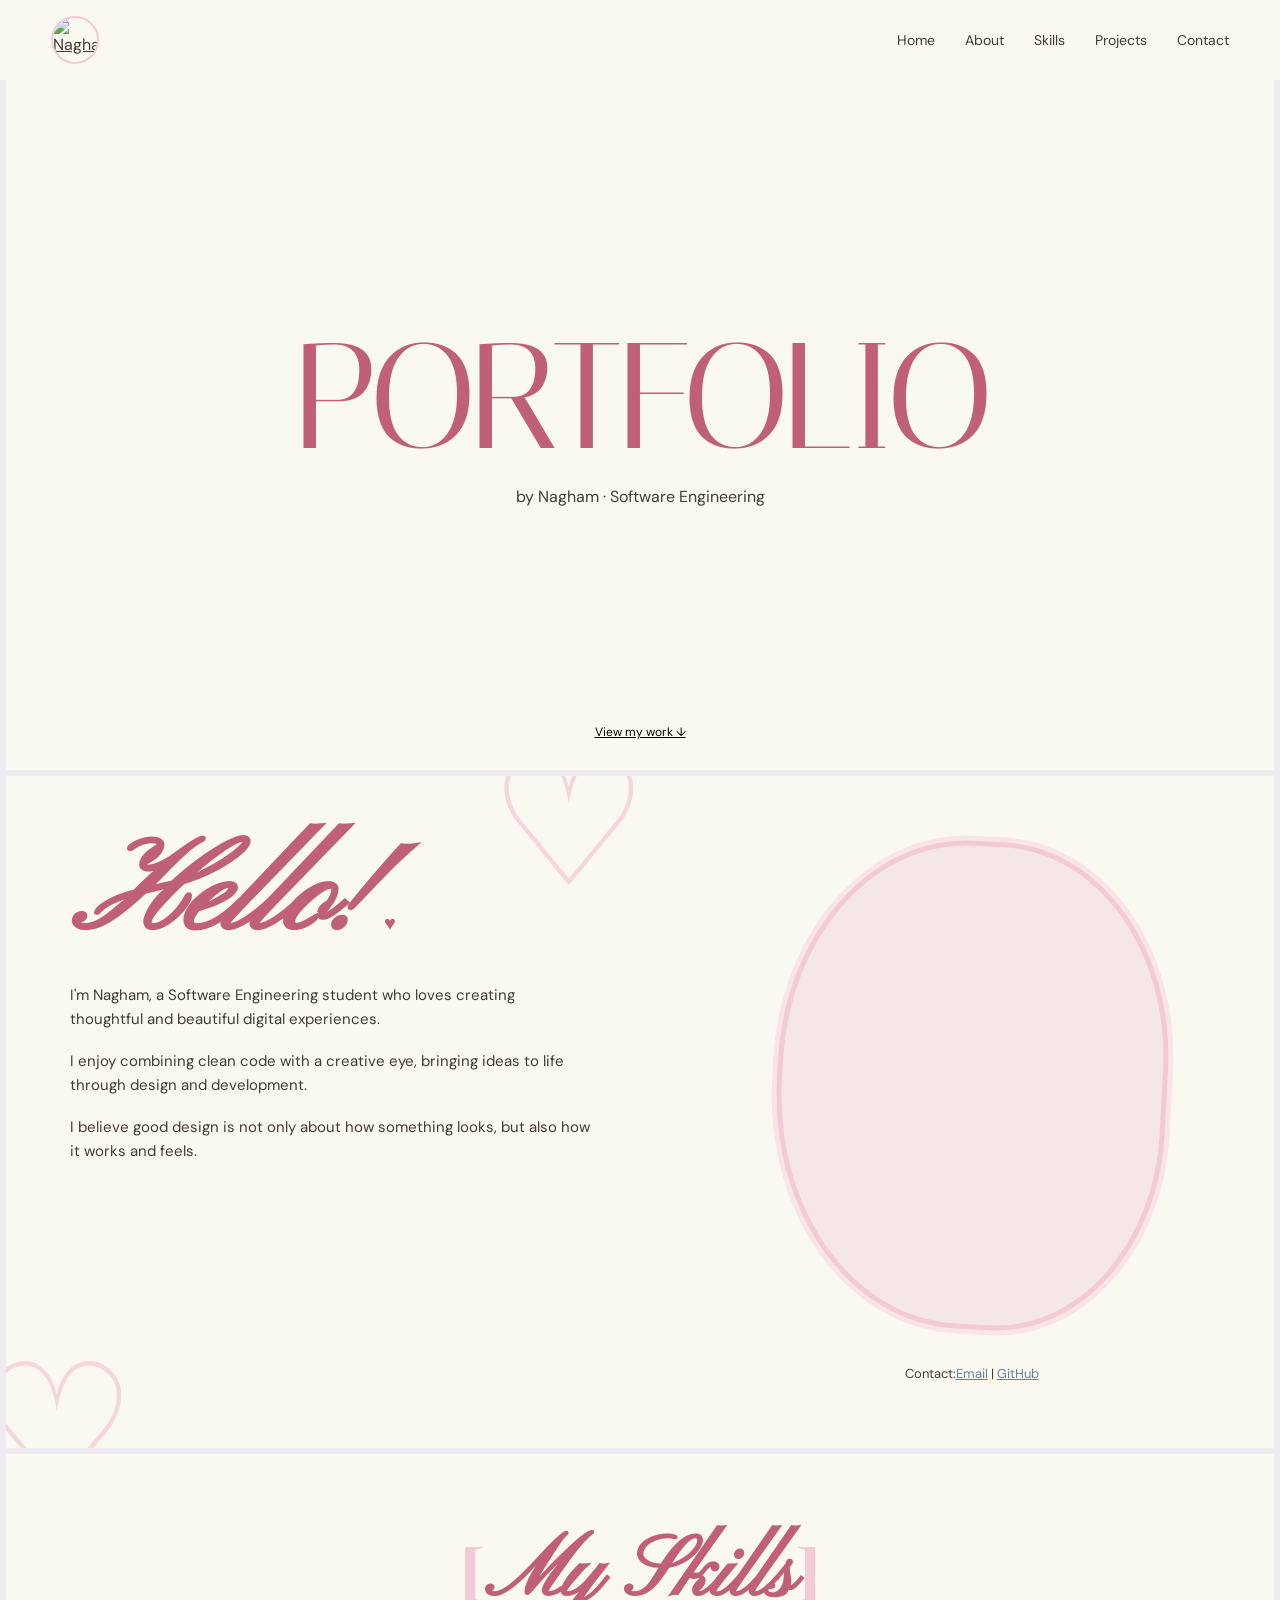
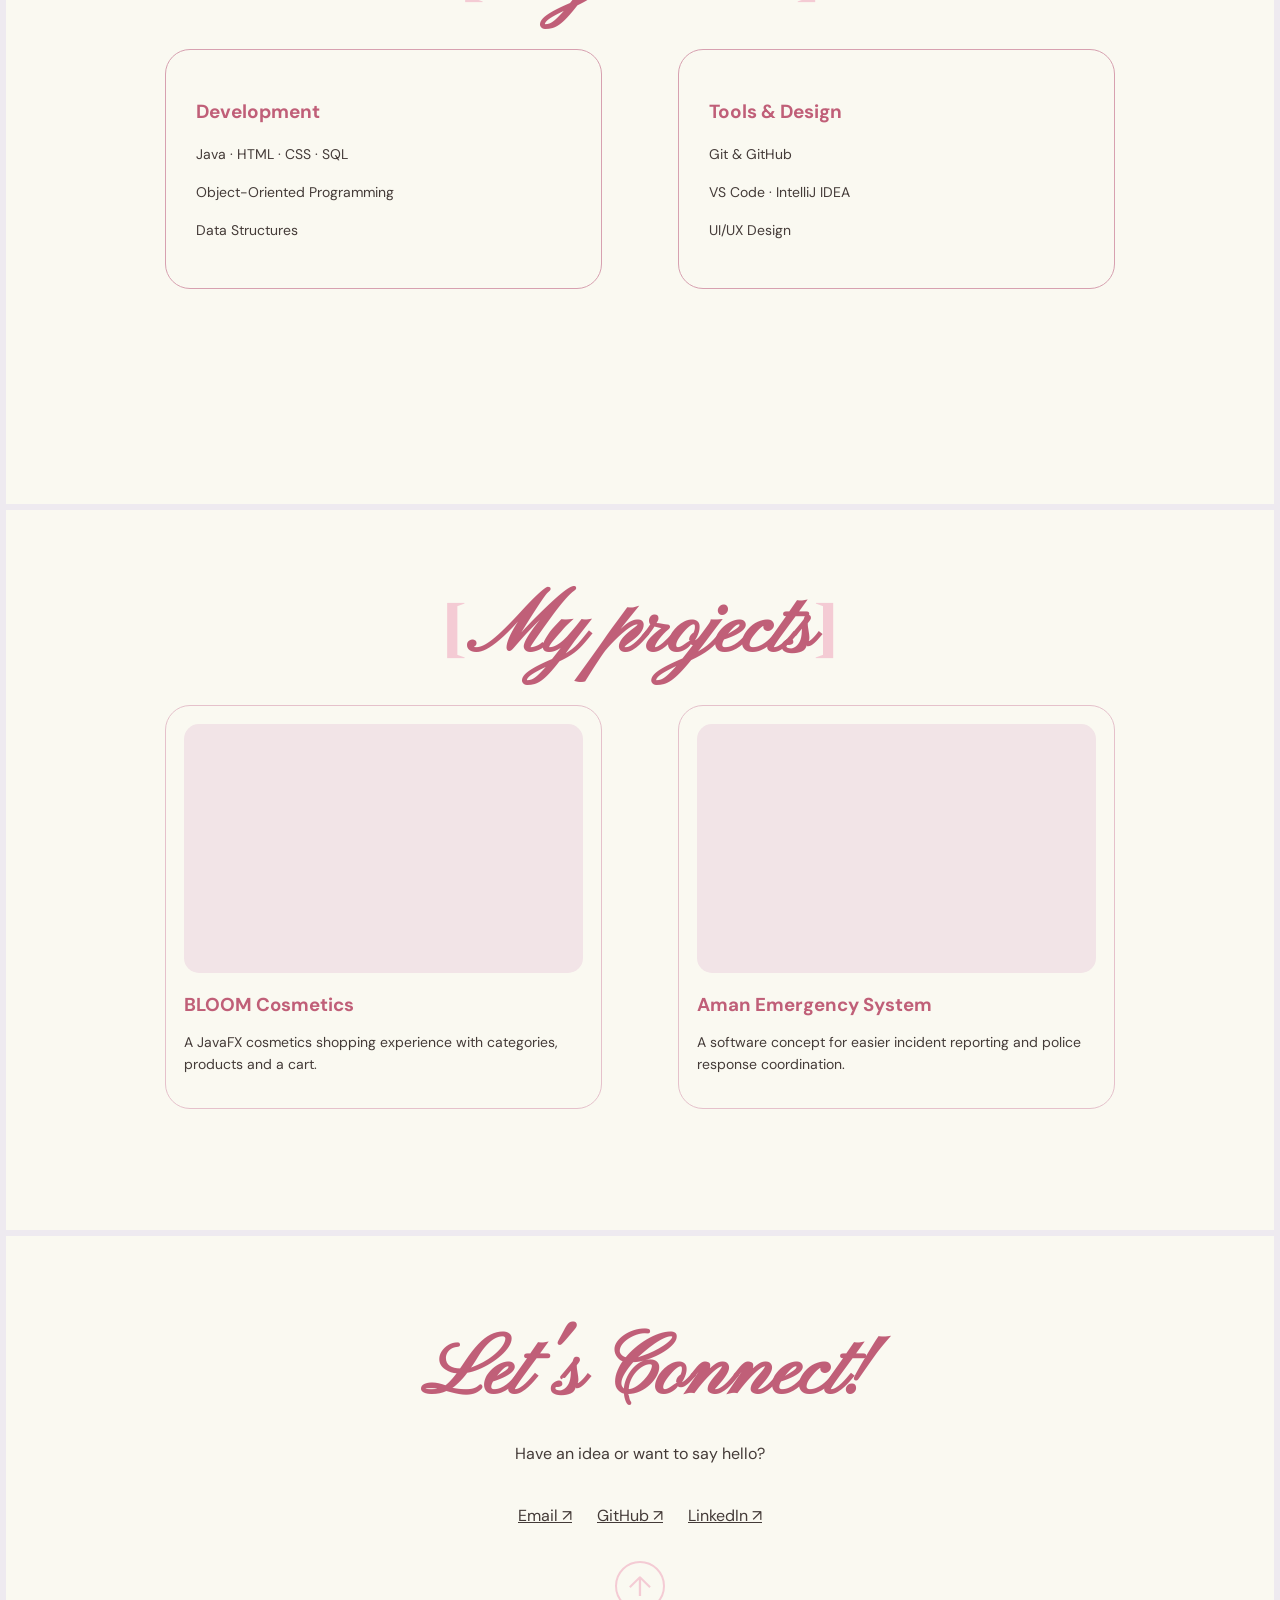
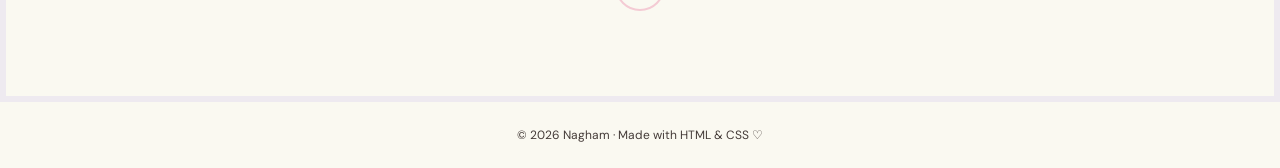
==== index.html @ 4cd53556 "Add files via upload Initial commit - Personal Portfolio Website" ====
<!DOCTYPE html>
<html lang="en">

<head>
  <meta charset="UTF-8">
  <meta name="viewport" content="width=device-width, initial-scale=1.0">
  <title>Portfolio | Nagham</title>
  <link rel="preconnect" href="https://fonts.googleapis.com">
  <link rel="preconnect" href="https://fonts.gstatic.com" crossorigin>
  <link
    href="https://fonts.googleapis.com/css2?family=DM+Sans:wght@400;500;600&family=Italiana&family=Pinyon+Script&display=swap"
    rel="stylesheet">
<link href="https://fonts.googleapis.com/css2?family=Monsieur+La+Doulaise&family=Open+Sans:ital,wght@0,300..800;1,300..800&family=Playfair+Display:ital,wght@0,400..900;1,400..900&display=swap" rel="stylesheet">
<link href="https://fonts.googleapis.com/css2?family=Cinzel:wght@400..900&family=Monsieur+La+Doulaise&family=Open+Sans:ital,wght@0,300..800;1,300..800&family=Pinyon+Script&family=Playfair+Display:ital,wght@0,400..900;1,400..900&display=swap" rel="stylesheet">
  <link rel="stylesheet" href="style.css">
</head>

<body>
  

<header class="site-header">
    <a href="#home" class="header-profile"
       aria-label="Back to Home">
        <img src="images/WhatsApp Image 2026-10-14 at 22.18.10.jpeg"
             alt="Nagham"></a>
    <nav aria-label="Main navigation">
        <a href="#home">Home</a>
        <a href="#about">About</a>
        <a href="#skills">Skills</a>
        <a href="#projects">Projects</a>
        <a href="#contact">Contact</a>
    </nav>
</header>
  <main>
    <img
    src="images/ -3.jpg"
    alt=""
    class="butterfly">
    <section class="hero" id="home">
      <img class="hero-flower" src="images/pink_lily_icon____-removebg-preview.png" alt="" onerror="this.style.display='none'">
      <div class="hero-content">
        <h1>PORTFOLIO</h1>
        <p class="byline">by Nagham · Software Engineering</p>
      </div>
      <div class="hero-bottom"><a href="#projects">View my work ↓</a></div>
    </section>
    
<section class="about" id="about">

    <span class="swirl-one" aria-hidden="true">♡</span>
    <span class="swirl-two" aria-hidden="true">♡</span>
    <div class="about-copy">
        <h2 class="hello">
            <i>Hello!</i> <span>♥</span>
        </h2>
        <p>
            I'm Nagham, a Software Engineering student who
            loves creating thoughtful and beautiful digital
            experiences.
        </p>
        <p>
            I enjoy combining clean code with a creative eye,
            bringing ideas to life through design and
            development.
        </p>
        <p>
            I believe good design is not only about how
            something looks, but also how it works and feels.
        </p>
    </div>
    <div class="about-right">
        <div class="portrait-wrap">
            <img src="images/WhatsApp Image 2026-10-14 at 22.18.10.jpeg"
                 alt="Portrait of Nagham">
        </div>
        <p class="about-contact">Contact:<a href="mailto:naghamwahdan7@gmail.com" target="_blank">Email</a> |
            <a href= "https://github.com/naghamwahdan" target="_blank">GitHub</a>
        </p>
    </div>
</section>

    <section class="skills" id="skills">
      <h2 class="section-title"><span>[</span>My Skills<span>]</span></h2>
      <div class="skill-grid">
        <article class="outline-card">
          <h3>Development</h3>
          <p>Java · HTML · CSS · SQL</p>
          <p>Object-Oriented Programming</p>
          <p>Data Structures</p>
        </article>
        <article class="outline-card">
          <h3>Tools &amp; Design</h3>
          <p>Git &amp; GitHub</p>
          <p>VS Code · IntelliJ IDEA</p>
          <p>UI/UX Design</p>
        </article>
      </div>
      <img class="skills-flower" src="images/skills-flower.png" alt="" onerror="this.style.display='none'">
    </section>
    <section class="projects" id="projects">
      <h2 class="section-title"><span>[</span>My projects<span>]</span></h2>
      <div class="project-grid">
        <article class="project-card">
          <div class="project-image"><img src="images/Bloom Cosmetics Floral Logo.png" alt="BLOOM Cosmetics project screenshot"
              onerror="this.style.display='none'"></div>
          <h3>BLOOM Cosmetics</h3>
          <p>A JavaFX cosmetics shopping experience with categories, products and a cart.</p>
        </article>
        <article class="project-card">
          <div class="project-image"><img src="images/Aman System.png" alt="Aman project screenshot"
              onerror="this.style.display='none'"></div>
          <h3>Aman Emergency System</h3>
          <p>A software concept for easier incident reporting and police response coordination.</p>
        </article>
      </div>
    </section>
    <section class="contact" id="contact">
      <span class="script"><h2>Let's Connect!</h2>
        </span>
      <p>Have an idea or want to say hello?</p>
      <div class="contact-links"><a href="mailto:naghamwahdan7@gmail.com" target="_blank">Email ↗</a><a href="https://github.com/naghamwahdan" target="_blank"
          target="_blank" rel="noopener noreferrer">GitHub ↗</a><a href= "https://www.linkedin.com/in/nagham-wahdan/"target="_blank"
          rel="noopener noreferrer">LinkedIn ↗</a></div>
<a href="#home" class="back-to-top"
   aria-label="Back to top">
    ↑
</a>
    </section>
  </main>
  <footer>© 2026 Nagham · Made with HTML &amp; CSS ♡</footer>
</body>

</html>
---- style.css ----
:root {
--cream: #faf9f1;
--rose: #c05f78;
--soft-pink: #f4cbd4;
--ink: #443b38;
--line: #e8dce2;
}
* {
box-sizing: border-box;
}
html {
scroll-behavior: auto;
}
body {
margin: 0;
background: #eeeaf0;
color: var(--ink);
font-family: 'DM Sans', sans-serif;
}
a {
color: inherit;
}
img {
max-width: 100%;
display: block;
}
.script {
font-family: "Pinyon Script", cursive;
font-weight: 400;
}
.header-profile {
display: inline-flex;
align-items: center;
justify-content: center;
flex-shrink: 0;
width: 48px;
height: 48px;
border-radius: 50%;
overflow: hidden;
border: 2px solid var(--soft-pink);
transition: transform 0.3s ease,
box-shadow 0.3s ease;
}
.header-profile img {
width: 100%;
height: 100%;
object-fit: cover;
}
.header-profile:hover {
transform: scale(1.1);
box-shadow: 0 0 12px #f5cbd5;
}
header.site-header {
position: sticky;
top: 0;
z-index: 1000;
display: flex;
align-items: center;
justify-content: space-between;
width: 100%;
padding: 16px 4%;
gap: 10px;
background-color: var(--cream);
background-image: url("images/ -2 copy 2.jpg");
background-repeat: repeat-x;
background-position: center;
background-size: auto 100%;
}
.site-header nav {
display: flex;
flex-direction: row;
align-items: center;
justify-content: flex-end;
flex-wrap: wrap;
gap: 30px;
margin-left: auto;
}
.site-header nav a {
text-decoration: none;
font-size: 14px;
color: var(--ink);
transition: color 0.3s ease;
}
.site-header nav a:hover {
color: var(--rose);
}
.site-header nav a:hover,
.contact-links a:hover {
color: var(--rose);
}
.hero,
.about,
.skills,
.projects,
.contact {
background: var(--cream);
position: relative;
min-height: 650px;
margin: 0 6px 6px;
padding: 65px 5%;
overflow: hidden;
}
main {
position: relative;
}
.butterfly {
position: fixed;
width: 180px;
height: auto;
right: 3%;
top: 10%;
z-index: 900;
opacity: 0.85;
mix-blend-mode: multiply;
pointer-events: none;
animation: butterflyFloat 5s ease-in-out infinite;
}
.hero {
display: flex;
align-items: center;
justify-content: center;
text-align: center;
min-height: 690px;
}
.hero-flower {
position: absolute;
width: min(58%, 560px);
height: 75%;
object-fit: contain;
opacity: .45;
z-index: 0;
animation: float 6s ease-in-out infinite;
}
.hero-content {
position: relative;
z-index: 1;
}
.hero h1 {
font-family: "italiana", serif;
font-size: clamp(70px, 12vw, 150px);
font-weight: 400;
letter-spacing: -.045em;
color: var(--rose);
margin: 0;
line-height: .95;
}
.byline {
font-size: 16px;
}
.hero-bottom {
position: absolute;
bottom: 30px;
left: 0;
width: 100%;
display: flex;
align-items: center;
justify-content: center;
gap: 24px;
font-size: 12px;
}
.hero-bottom a,
.about-contact a {
color: #6485a0;
}
.about {
display: grid;
grid-template-columns: 1.2fr 1fr;
column-gap: 8%;
align-items: start;
position: relative;
}
.about-copy {
max-width: 520px;
position: relative;
z-index: 1;
align-self: start;
}
.hello {
font-size: clamp(95px, 13vw, 130px);
line-height: 0.9;
color: var(--rose);
margin: 0 0 25px 0;
font-family: "Pinyon Script", cursive;
}
.hello span {
font: 20px 'DM Sans', sans-serif;
vertical-align: right;
}
.about-copy p {
font-size: 15px;
line-height: 1.6;
margin: 0 0 18px 0;
}
.about-right {
display: flex;
flex-direction: column;
align-items: center;
gap: 25px;
position: relative;
z-index: 1;
}
.portrait-wrap {
width: min(100%, 390px);
aspect-ratio: 4/5;
border: 5px solid var(--soft-pink);
border-radius: 47% 45% 42% 49%;
overflow: hidden;
transform: rotate(3deg);
background: #f5e7e5;
box-shadow: 0 0 0 5px #f9e5e8;
}
.portrait-wrap img {
width: 100%;
height: 100%;
object-fit: cover;
transform: rotate(-3deg) scale(1.1);
}
p.about-contact {
text-align: center;
font-size: 13px;
line-height: 1.5;
margin: 10px 0 0;
}
.about-contact a {
color: #6485a0;
text-decoration: underline;
}
.about-contact a:hover {
color: var(--rose);
}
.swirl-one,
.swirl-two {
position: absolute;
color: #f6d5dc;
font-size: 180px;
pointer-events: none;
}
.swirl-one {
top: -70px;
left: 38%;
}
.swirl-two {
bottom: -100px;
left: -30px;
}

.section-title {
    font-family: "Pinyon Script", cursive;
    text-align: center;
    color: var(--rose);
    font-size: clamp(45px, 7vw, 85px);
    margin: 15px 0 30px;
    line-height: 1;
}

.section-title span {
    font-family: "Cinzel", serif;
    color: var(--soft-pink);
    font-size: 0.8em;
}

.skill-grid,
.project-grid {
    display: grid;
    grid-template-columns: repeat(2, minmax(0, 1fr));
    gap: 8%;
    max-width: 950px;
    margin: 20px auto;
    position: relative;
    z-index: 1;
}

.outline-card {
border: 1px solid #d7a1b0;
border-radius: 25px;
padding: 30px;
min-height: 240px;
background: #faf9f1c9;
}
.outline-card h3 {
color: var(--rose);
font-size: 19px;
}
.outline-card p {
font-size: 14px;
line-height: 1.7;
}
.skills-flower {
position: absolute;
right: 3%;
bottom: -70px;
width: 280px;
opacity: .65;
}
.projects {
min-height: 720px;
}
.project-card {
border: 1px solid #e5c1cb;
border-radius: 25px;
padding: 18px;
transition: transform .3s, box-shadow .3s;
}
.project-card:hover {
transform: translateY(-7px);
box-shadow: 0 10px 30px #bc718020;
}
.project-image {
aspect-ratio: 16/10;
background: #f2e4e7;
border-radius: 15px;
overflow: hidden;
}
.project-image img {
width: 100%;
height: 100%;
object-fit: cover;
}
.project-card h3 {
color: var(--rose);
margin-bottom: 8px;
}
.project-card p {
font-size: 14px;
line-height: 1.6;
}
.contact {
min-height: 460px;
display: flex;
flex-direction: column;
align-items: center;
justify-content: center;
text-align: center;
}
section#contact h2 {
font-size: clamp(45px, 7vw, 85px);
color: var(--rose);
margin: 0;
}
.contact-links {
display: flex;
gap: 25px;
flex-wrap: wrap;
justify-content: center;
margin-top: 25px;
}
.contact-links a {
transition: color .3s;
}
footer {
text-align: center;
background: var(--cream);
padding: 25px;
font-size: 12px;
}
.back-to-top {
display: flex;
align-items: center;
justify-content: center;
width: 50px;
height: 50px;
border: 2px solid var(--soft-pink);
border-radius: 50%;
color: var(--soft-pink);
background-color: var(--cream);
font-size: 28px;
text-decoration: none;
margin: 35px auto 0;
transition: all 0.3s ease;
}
.back-to-top:hover {
background-color: var(--soft-pink);
color: white;
transform: translateY(-5px);
}
.hero {
margin-top: 0;
}
header.site-header {
margin-bottom: 0;
}
.hero-bottom a {
color: #000000;
text-decoration: underline;
transition: color 0.3s ease;
}
.hero-bottom a:hover {
color: var(--rose);
}
.floating {
    animation: float 6s ease-in-out infinite;
}
.reveal {
    animation: fadeUp 1.1s ease both;
}
@keyframes float {
0%,
100% {
transform: translateY(0)
}
50% {
transform: translateY(-5px)
}
}
@keyframes fadeUp {
from {
opacity: 0;
transform: translateY(28px)
}
to {
opacity: 1;
transform: translateY(0)
}
}
@keyframes butterflyFloat {
0%, 100% {
transform: translateY(0) rotate(-12deg);
}
50% {
transform: translateY(-15px) rotate(-8deg);
}
}
@media(max-width:700px) {
.site-header {
flex-direction: column;
text-align: center
}
.site-header nav {
justify-content: center;
gap: 12px
}
.hero,
.about,
.skills,
.projects,
.contact {
padding: 65px 6%;
min-height: 520px
}
.hero {
min-height: 590px
}
.hero-flower {
width: 95%;
height: 60%
}
.hero h1 {
font-size: clamp(54px, 13vw, 90px)
}
.about {
grid-template-columns: 1fr;
gap: 30px
}
.about-copy {
order: 1
}
.about-right {
order: 2;
width: 100%;
}
.portrait-wrap {
width: min(80%, 300px);
}

.skill-grid,
.project-grid {
grid-template-columns: 1fr;
gap: 18px
}
.section-title {
font-size: clamp(42px, 10vw, 85px);
}
.skills-flower {
width: 180px;
opacity: .3
}
.contact h2 {
font-size: clamp(45px, 10vw, 90px);
}
}
@media(prefers-reduced-motion:reduce) {
*,
*::before,
*::after {
animation: none !important;
scroll-behavior: auto !important;
transition: none !important
}
}
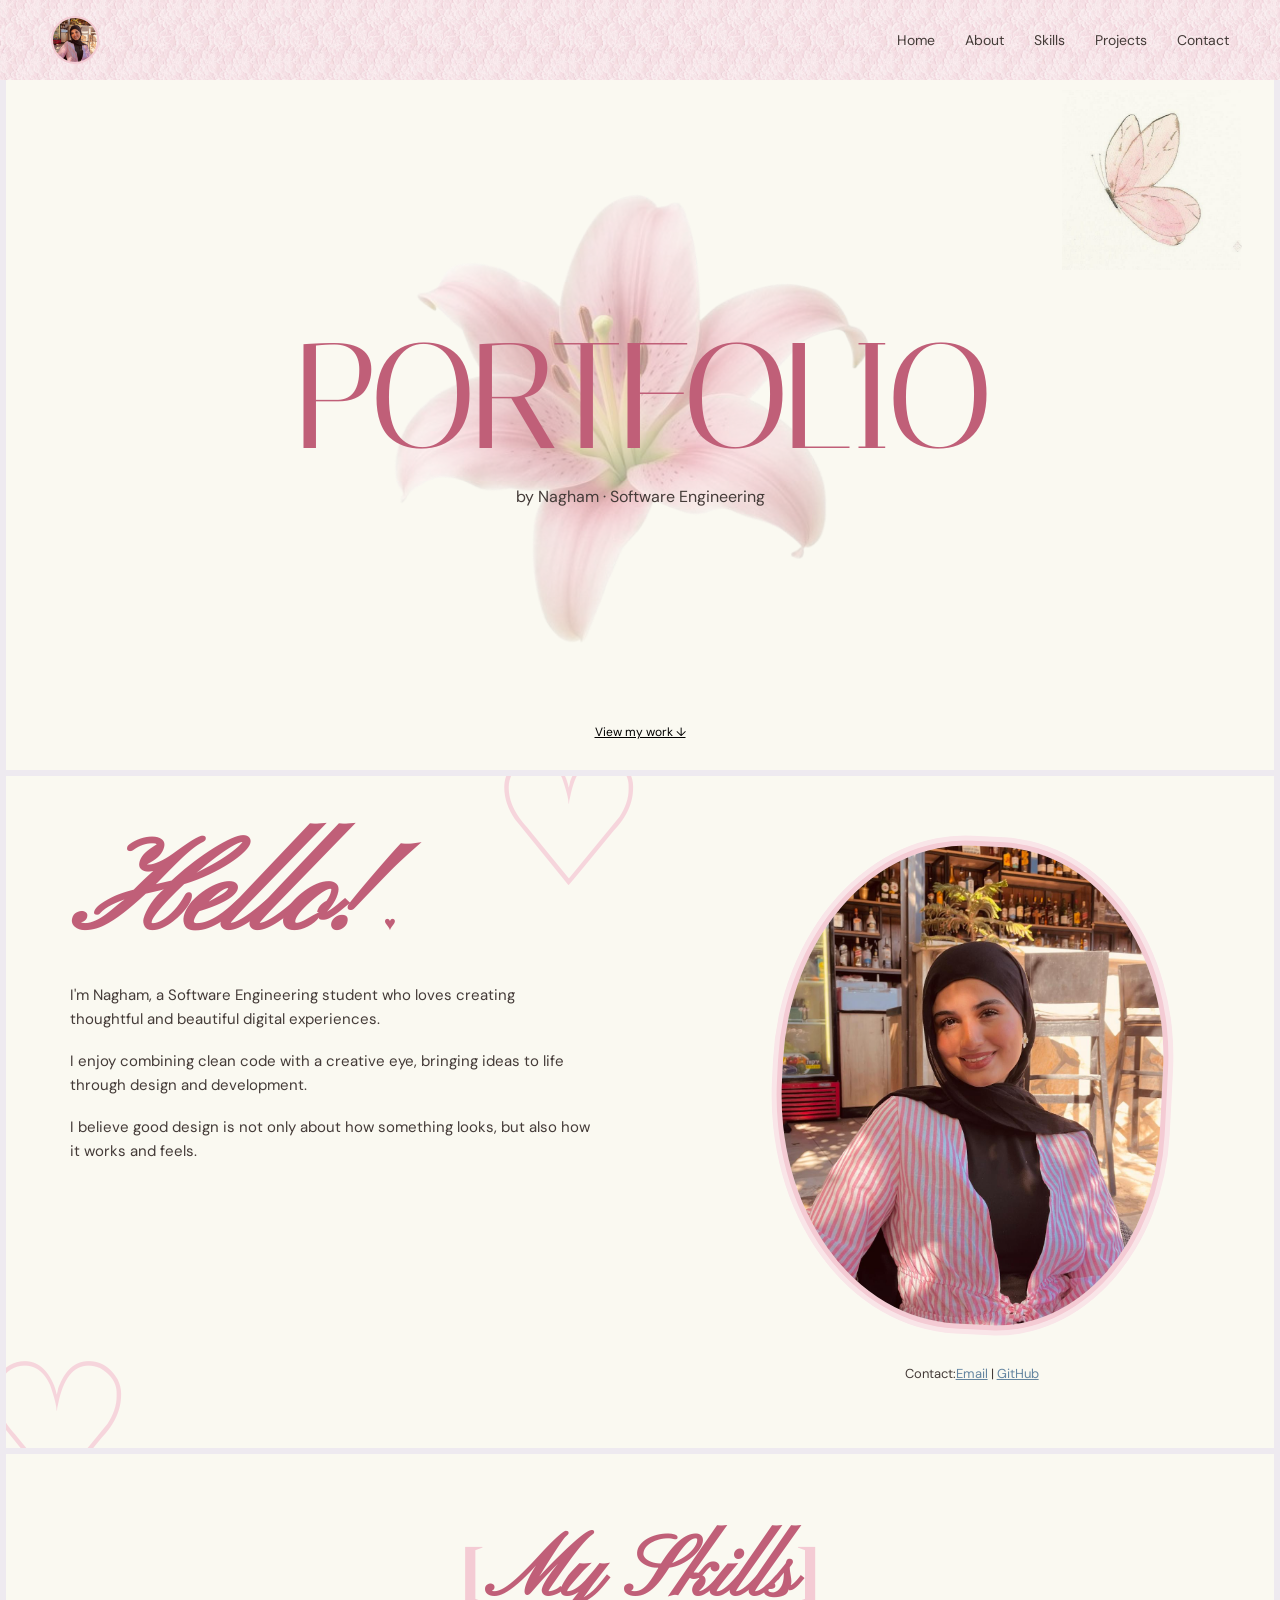
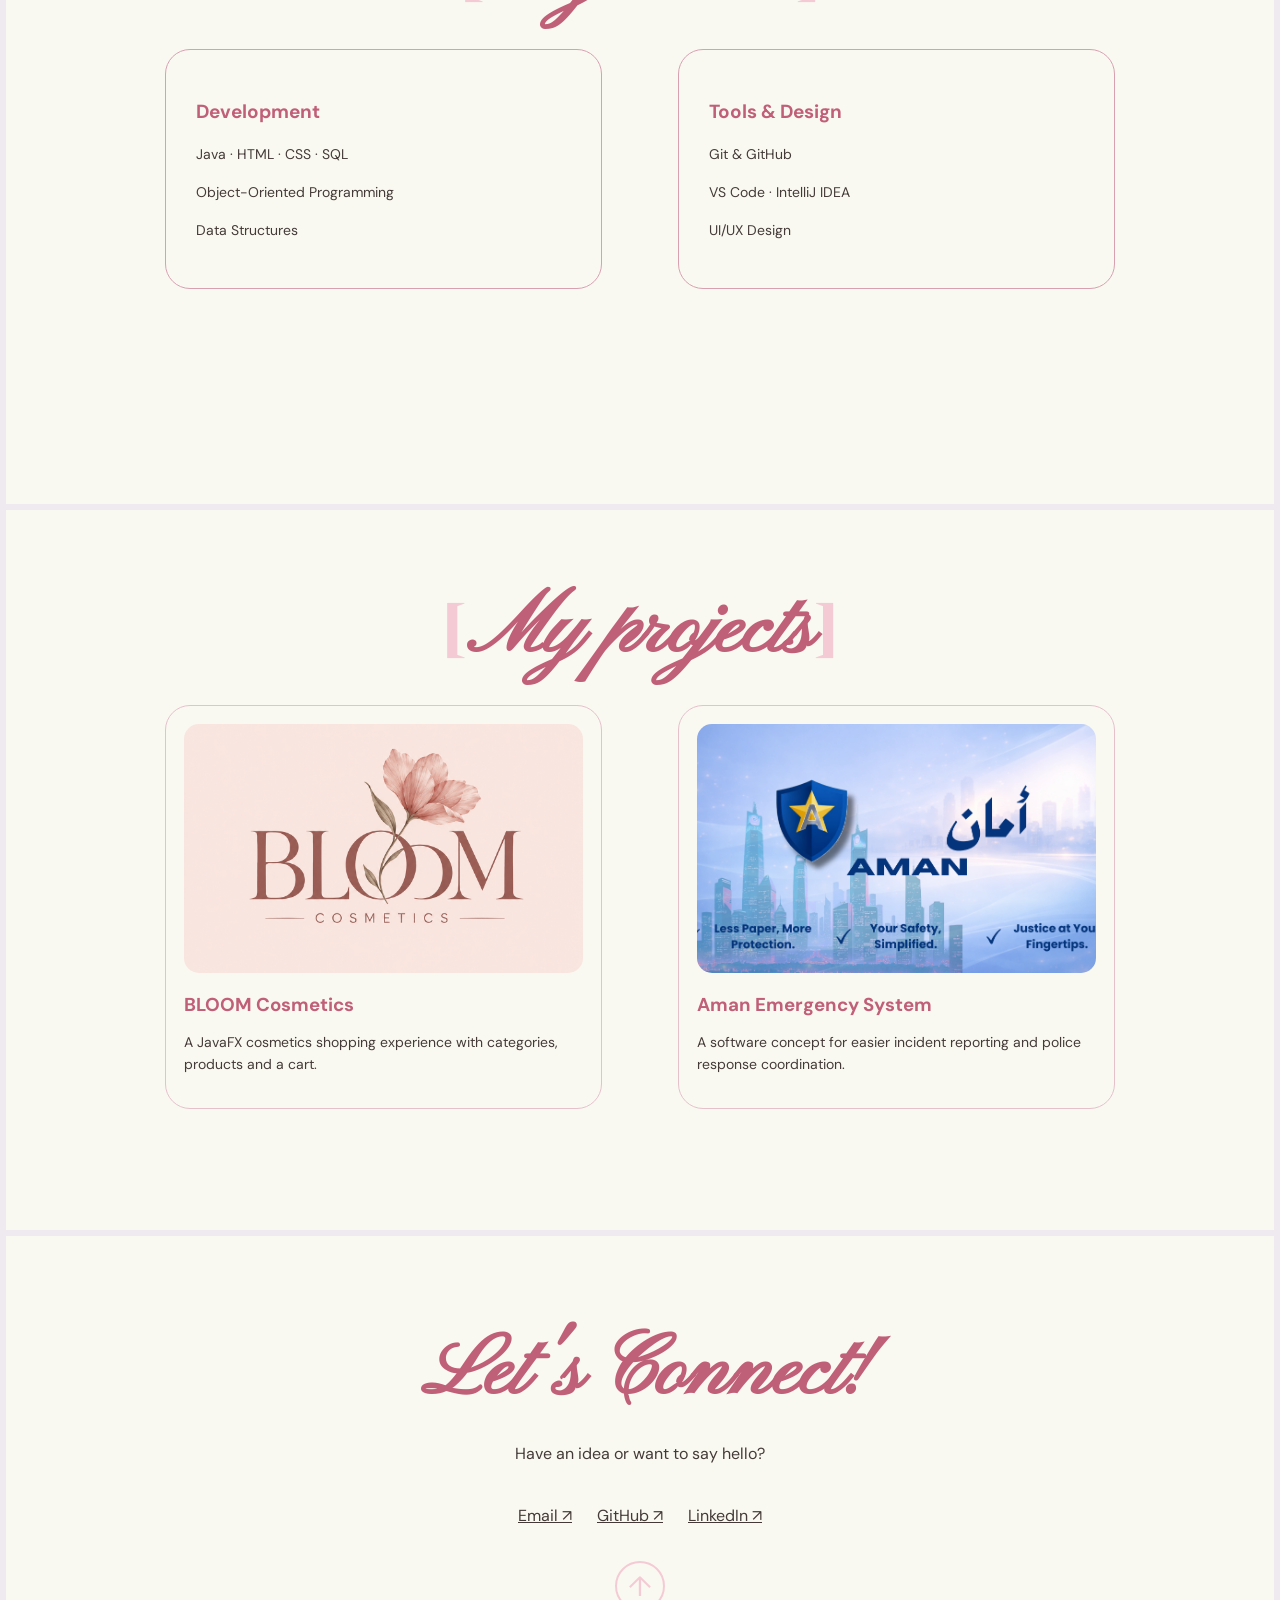
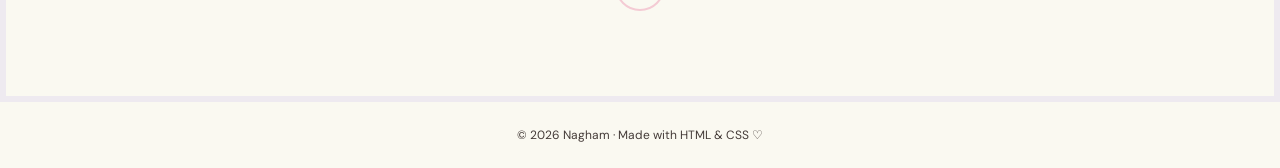
==== commit 738310ac: "Add files via upload" ====
--- a/index.html
+++ b/index.html
@@ -5,6 +5,7 @@
   <meta charset="UTF-8">
   <meta name="viewport" content="width=device-width, initial-scale=1.0">
   <title>Portfolio | Nagham</title>
+  <link rel="icon" type="image/png" href="images/ -2.jpg">
   <link rel="preconnect" href="https://fonts.googleapis.com">
   <link rel="preconnect" href="https://fonts.gstatic.com" crossorigin>
   <link
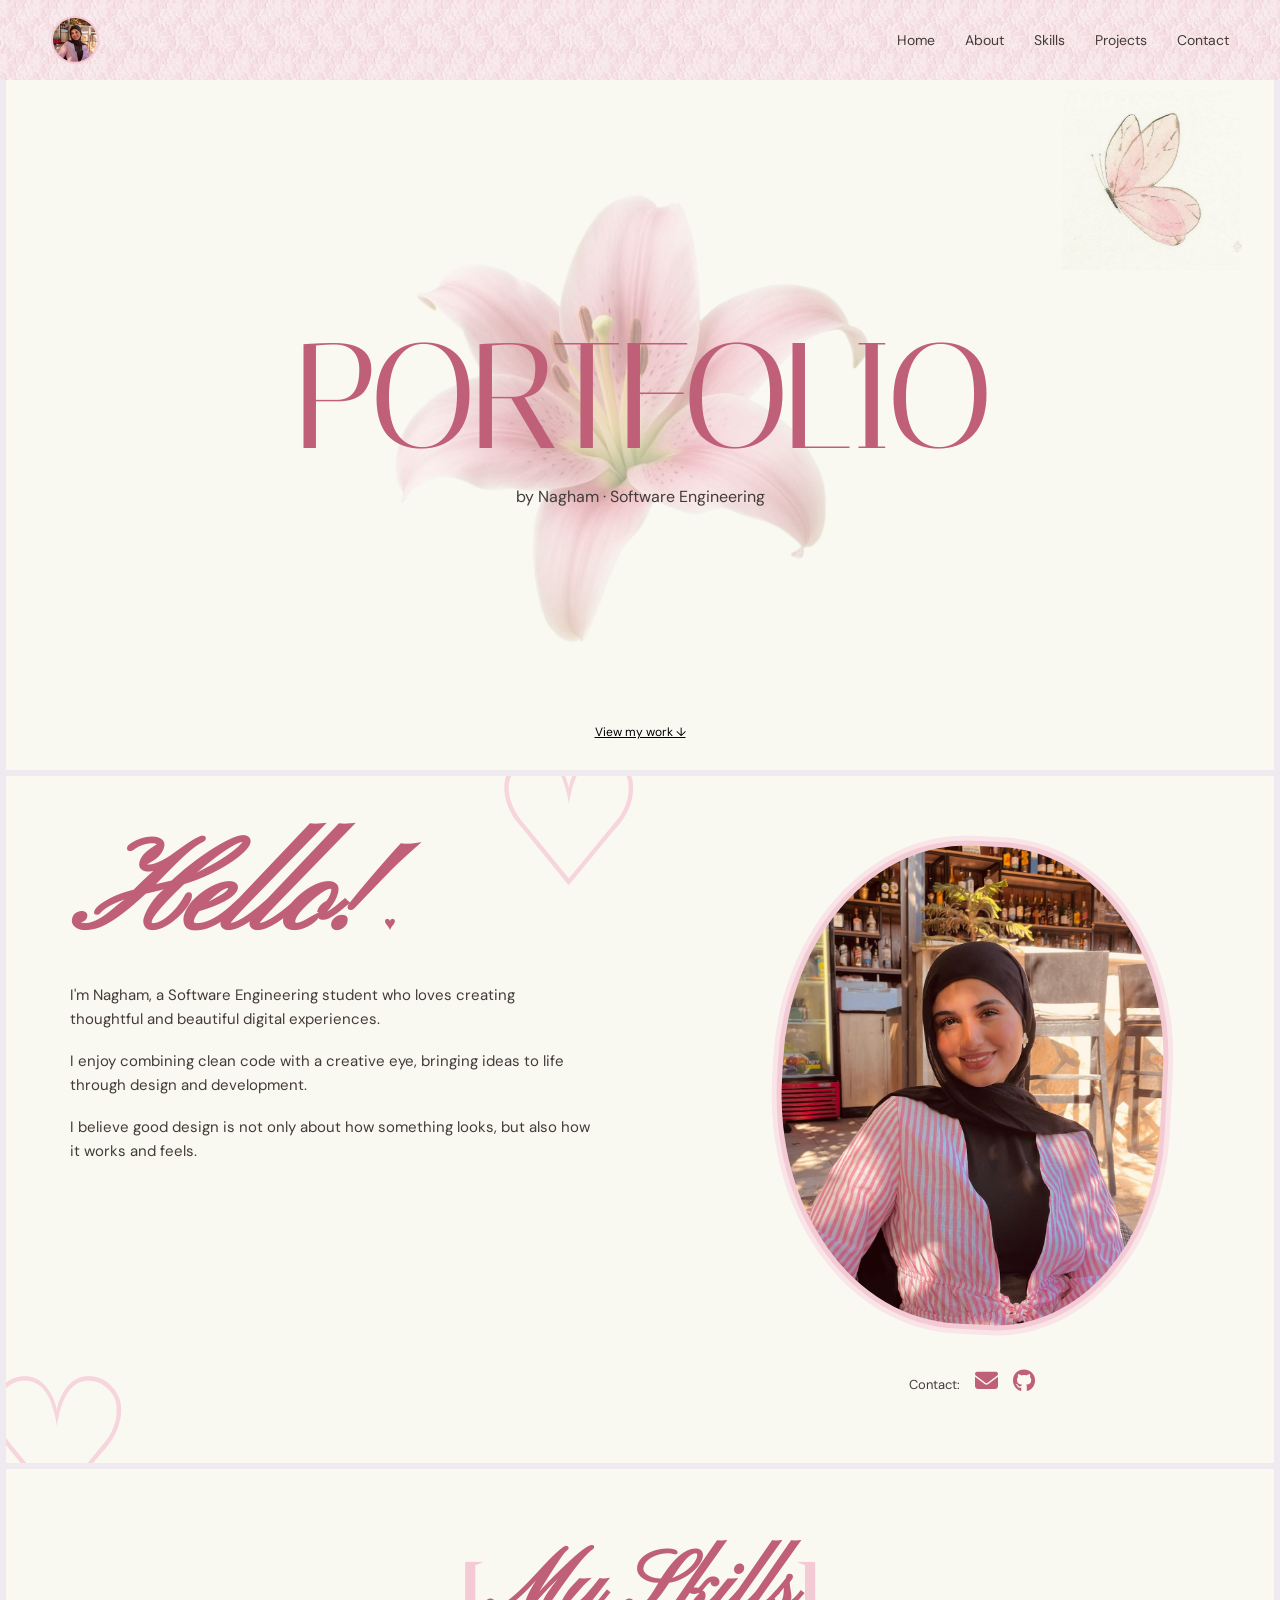
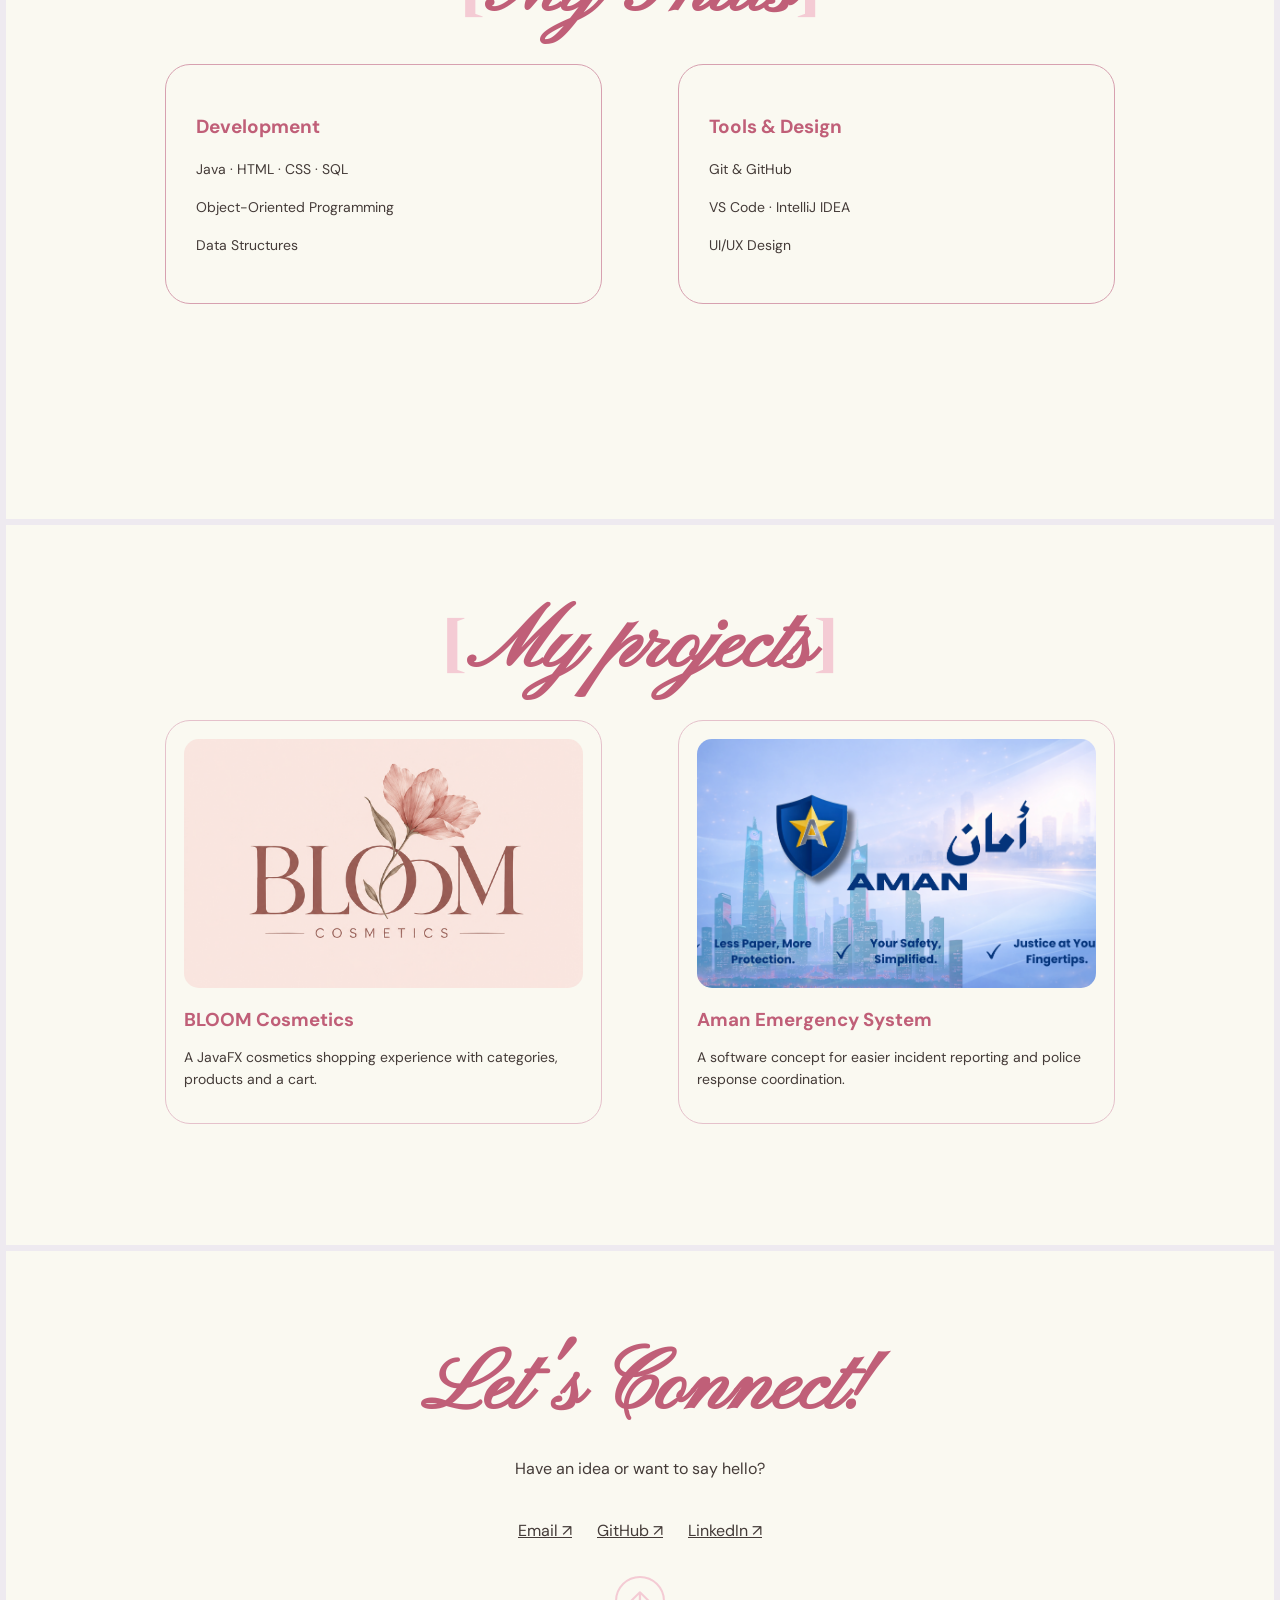
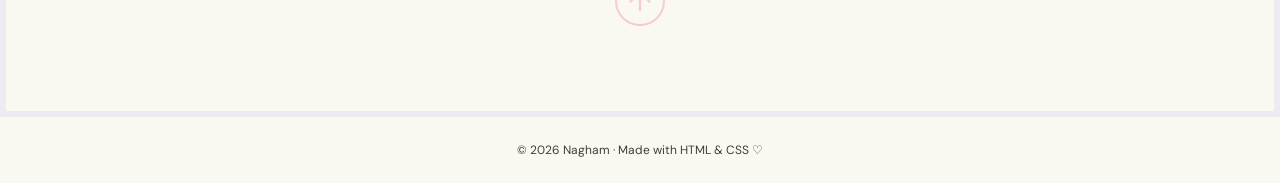
==== commit b6b9b70e: "Add files via upload" ====
--- a/index.html
+++ b/index.html
@@ -5,7 +5,7 @@
   <meta charset="UTF-8">
   <meta name="viewport" content="width=device-width, initial-scale=1.0">
   <title>Portfolio | Nagham</title>
-  <link rel="icon" type="image/png" href="images/ -2.jpg">
+   <link rel="icon" type="image/png" href="portfolio-project/images/favicon.png">
   <link rel="preconnect" href="https://fonts.googleapis.com">
   <link rel="preconnect" href="https://fonts.gstatic.com" crossorigin>
   <link
@@ -14,6 +14,7 @@
 <link href="https://fonts.googleapis.com/css2?family=Monsieur+La+Doulaise&family=Open+Sans:ital,wght@0,300..800;1,300..800&family=Playfair+Display:ital,wght@0,400..900;1,400..900&display=swap" rel="stylesheet">
 <link href="https://fonts.googleapis.com/css2?family=Cinzel:wght@400..900&family=Monsieur+La+Doulaise&family=Open+Sans:ital,wght@0,300..800;1,300..800&family=Pinyon+Script&family=Playfair+Display:ital,wght@0,400..900;1,400..900&display=swap" rel="stylesheet">
   <link rel="stylesheet" href="style.css">
+  <link rel="stylesheet" href="https://cdnjs.cloudflare.com/ajax/libs/font-awesome/6.5.2/css/all.min.css">
 </head>
 
 <body>
@@ -74,9 +75,16 @@
             <img src="images/WhatsApp Image 2026-10-14 at 22.18.10.jpeg"
                  alt="Portrait of Nagham">
         </div>
-        <p class="about-contact">Contact:<a href="mailto:naghamwahdan7@gmail.com" target="_blank">Email</a> |
-            <a href= "https://github.com/naghamwahdan" target="_blank">GitHub</a>
-        </p>
+        <p class="about-contact">
+    Contact:
+    <a href="mailto:naghamwahdan7@gmail.com" aria-label="Email">
+        <i class="fa-solid fa-envelope"></i>
+    </a>
+
+    <a href="https://github.com/naghamwahdan" target="_blank" rel="noopener noreferrer" aria-label="GitHub">
+        <i class="fa-brands fa-github"></i>
+    </a>
+</p>
     </div>
 </section>
 
--- a/style.css
+++ b/style.css
@@ -393,6 +393,18 @@
 .reveal {
     animation: fadeUp 1.1s ease both;
 }
+.about-contact a {
+    display: inline-block;
+    margin-left: 12px;
+    font-size: 23px;
+    color: #c05f78;
+    text-decoration: none;
+    transition: transform 0.3s ease, color 0.3s ease;
+}
+.about-contact a:hover {
+    color: #443b38;
+    transform: translateY(-3px);
+}
 @keyframes float {
 0%,
 100% {
@@ -422,12 +434,19 @@
 }
 @media(max-width:700px) {
 .site-header {
-flex-direction: column;
-text-align: center
+    flex-direction: column;
+    align-items: center;
+    text-align: center;
 }
 .site-header nav {
-justify-content: center;
-gap: 12px
+    display: flex;
+    justify-content: center;
+    align-items: center;
+    flex-wrap: wrap;
+    gap: 12px;
+    width: 100%;
+    margin: 0;
+    padding: 0;
 }
 .hero,
 .about,
